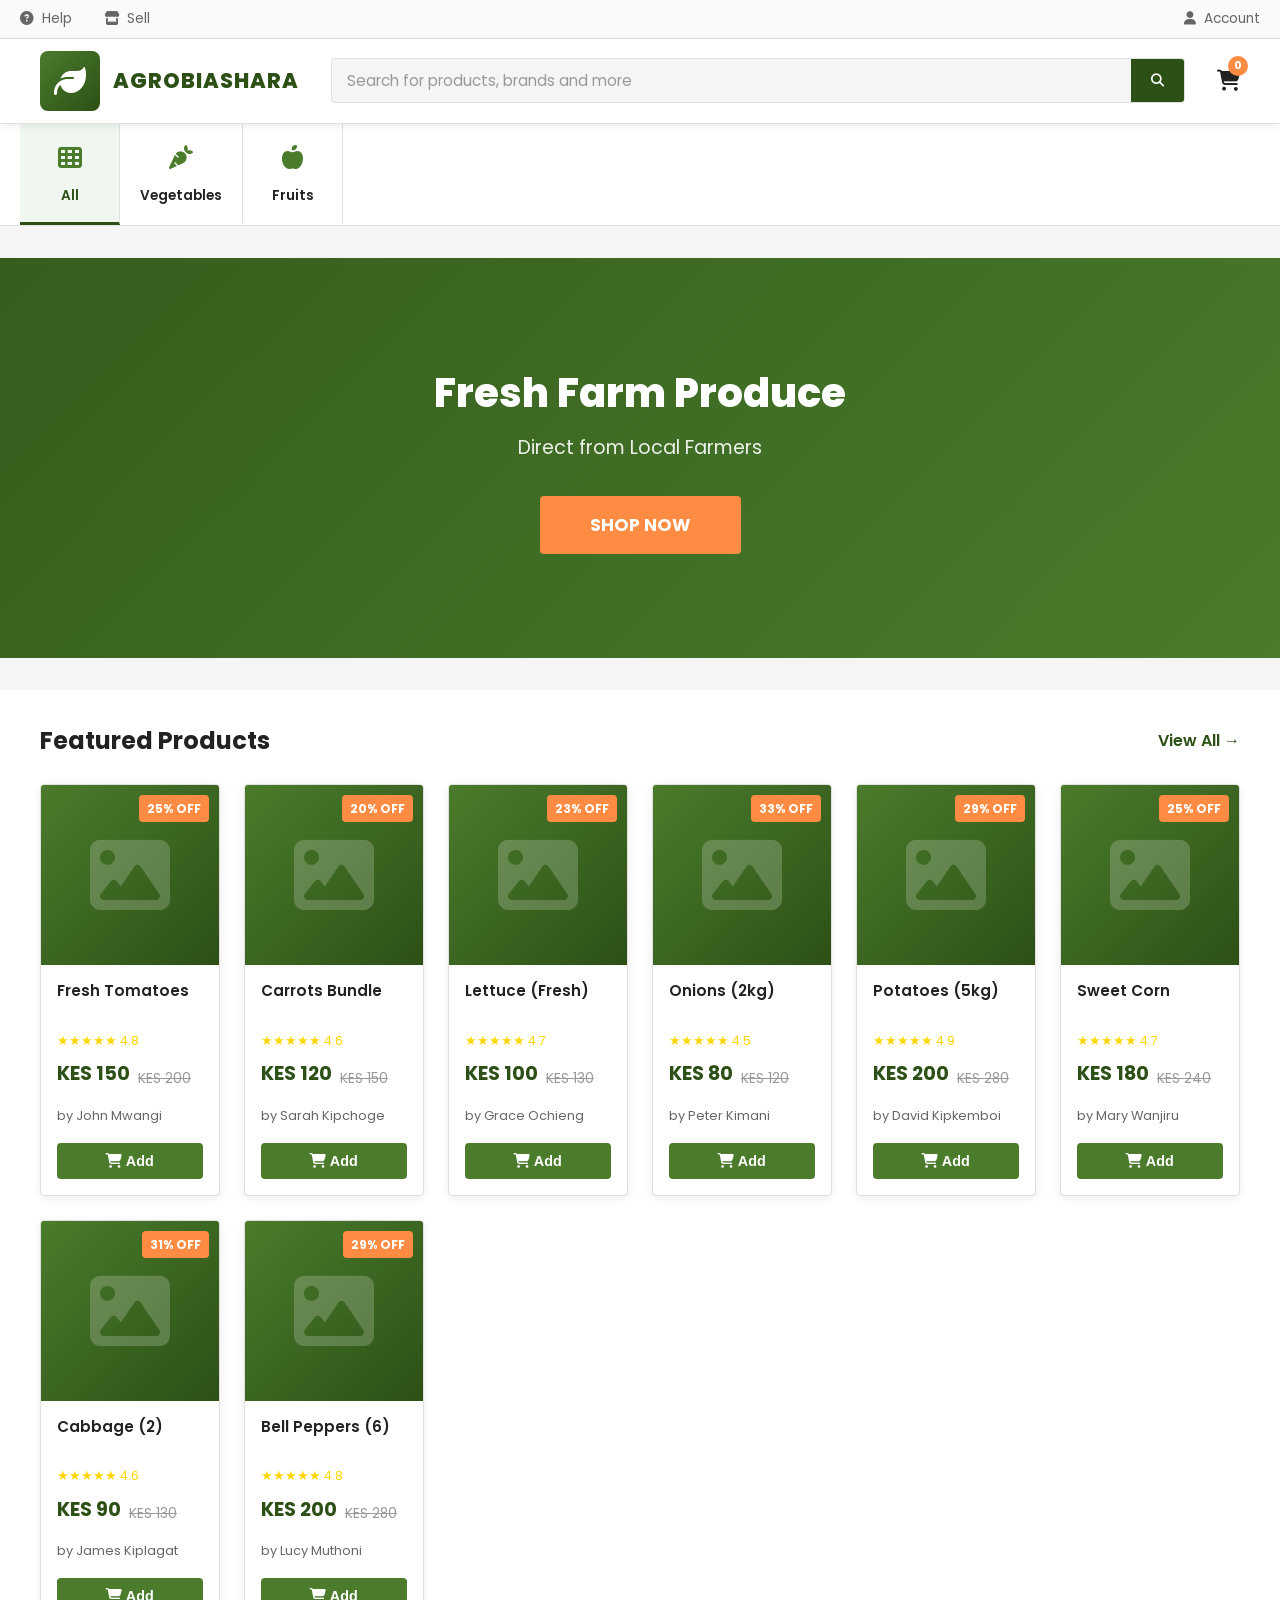
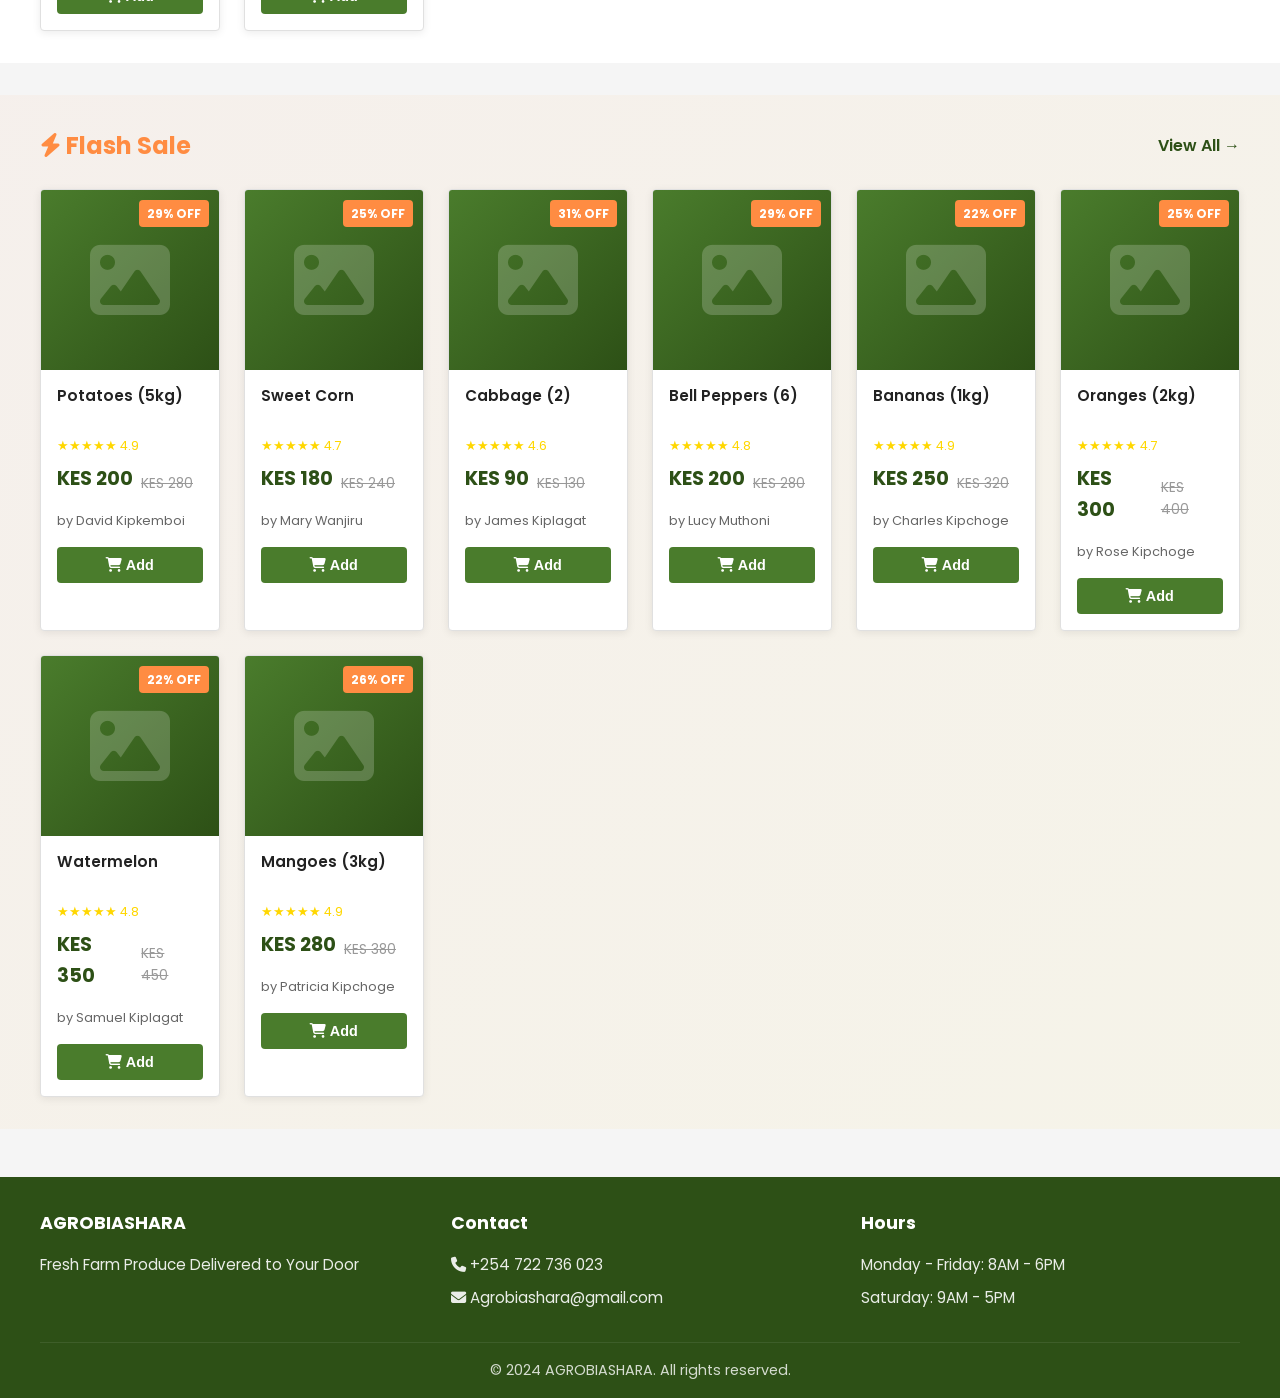
==== index.html @ bb89e8c7 "first commit" ====
<!DOCTYPE html>
<html lang="en">
<head>
    <meta charset="UTF-8">
    <meta name="viewport" content="width=device-width, initial-scale=1.0">
    <title>AGROBIASHARA - Fresh Farm Produce</title>
    <link rel="stylesheet" href="css/style.css">
    <link rel="stylesheet" href="https://cdnjs.cloudflare.com/ajax/libs/font-awesome/6.4.0/css/all.min.css">
    <link href="https://fonts.googleapis.com/css2?family=Poppins:wght@300;400;500;600;700;800&display=swap" rel="stylesheet">
</head>
<body>
    <!-- Top Navigation Bar -->
    <div class="top-nav">
        <div class="container-fluid">
            <div class="nav-left">
                <a href="#help" class="nav-link"><i class="fas fa-question-circle"></i> Help</a>
                <a href="pages/register.html?role=farmer" class="nav-link"><i class="fas fa-store"></i> Sell</a>
            </div>
            <div class="nav-right">
                <a href="pages/login.html" class="nav-link"><i class="fas fa-user"></i> Account</a>
            </div>
        </div>
    </div>

    <!-- Main Header -->
    <header class="main-header">
        <div class="container-fluid">
            <div class="header-content">
                <!-- Logo -->
                <!-- [img src="images/logo.png" alt="AGROBIASHARA Logo" style="width:60px; height:60px; border-radius:8px;"] -->
                <a href="index.html" class="logo">
                    <div class="logo-placeholder">
                        <i class="fas fa-leaf"></i>
                    </div>
                    <span class="logo-text">AGROBIASHARA</span>
                </a>

                <!-- Search Bar -->
                <div class="search-bar">
                    <input type="text" placeholder="Search for products, brands and more" id="searchInput">
                    <button class="search-btn" onclick="searchProducts()" title="Search products"><i class="fas fa-search"></i></button>
                </div>

                <!-- Header Right -->
                <div class="header-right">
                    <a href="pages/cart.html" class="header-icon" title="Shopping Cart">
                        <i class="fas fa-shopping-cart"></i>
                        <span class="cart-badge" id="cartBadge">0</span>
                    </a>
                </div>
            </div>
        </div>
    </header>

    <!-- Categories -->
    <section class="categories">
        <div class="container-fluid">
            <div class="categories-scroll">
                <div class="category-item active" onclick="filterByCategory('all')">
                    <div class="category-icon">
                        <i class="fas fa-th"></i>
                    </div>
                    <span>All</span>
                </div>
                <div class="category-item" onclick="filterByCategory('vegetables')">
                    <div class="category-icon">
                        <i class="fas fa-carrot"></i>
                    </div>
                    <span>Vegetables</span>
                </div>
                <div class="category-item" onclick="filterByCategory('fruits')">
                    <div class="category-icon">
                        <i class="fas fa-apple-alt"></i>
                    </div>
                    <span>Fruits</span>
                </div>
            </div>
        </div>
    </section>

    <!-- Hero Banner -->
    <!-- [img src="images/hero-banner.jpg" alt="Fresh Farm Produce" style="width:100%; height:400px; object-fit:cover;"] -->
    <section class="hero-banner">
        <div class="banner-content">
            <h1>Fresh Farm Produce</h1>
            <p>Direct from Local Farmers</p>
            <a href="pages/products.html" class="btn-shop-now" title="Start shopping">SHOP NOW</a>
        </div>
    </section>

    <!-- Featured Products -->
    <section class="featured-section">
        <div class="container-fluid">
            <div class="section-header">
                <h2>Featured Products</h2>
                <a href="pages/products.html" class="view-all" title="View all products">View All →</a>
            </div>
            <div class="products-container" id="featuredProducts">
                <!-- Products loaded by JavaScript -->
            </div>
        </div>
    </section>

    <!-- Flash Sale -->
    <section class="flash-sale">
        <div class="container-fluid">
            <div class="section-header">
                <h2><i class="fas fa-bolt"></i> Flash Sale</h2>
                <a href="pages/products.html" class="view-all" title="View all flash sales">View All →</a>
            </div>
            <div class="products-container" id="flashSaleProducts">
                <!-- Flash sale products loaded by JavaScript -->
            </div>
        </div>
    </section>

    <!-- Footer -->
    <footer class="footer">
        <div class="container-fluid">
            <div class="footer-content">
                <div class="footer-section">
                    <h4>AGROBIASHARA</h4>
                    <p>Fresh Farm Produce Delivered to Your Door</p>
                </div>
                <div class="footer-section">
                    <h4>Contact</h4>
                    <p><i class="fas fa-phone"></i> +254 722 736 023</p>
                    <p><i class="fas fa-envelope"></i> Agrobiashara@gmail.com</p>
                </div>
                <div class="footer-section">
                    <h4>Hours</h4>
                    <p>Monday - Friday: 8AM - 6PM</p>
                    <p>Saturday: 9AM - 5PM</p>
                </div>
            </div>
            <div class="footer-bottom">
                <p>&copy; 2024 AGROBIASHARA. All rights reserved.</p>
            </div>
        </div>
    </footer>

    <script src="js/main.js"></script>
</body>
</html>
---- css/style.css ----
/* ===== CSS VARIABLES ===== */
:root {
    --primary-green: #2d5016;
    --secondary-green: #4a7c2c;
    --accent-orange: #ff8c42;
    --accent-yellow: #ffd700;
    --dark-text: #222;
    --light-text: #666;
    --border-color: #e0e0e0;
    --shadow: 0 2px 8px rgba(0,0,0,0.08);
    --shadow-lg: 0 4px 16px rgba(0,0,0,0.15);
}

/* ===== GLOBAL STYLES ===== */
* {
    margin: 0;
    padding: 0;
    box-sizing: border-box;
}

html {
    scroll-behavior: smooth;
}

body {
    font-family: 'Poppins', sans-serif;
    color: var(--dark-text);
    line-height: 1.6;
    background: #f5f5f5;
}

.container-fluid {
    max-width: 100%;
    padding: 0 20px;
    margin: 0 auto;
}

/* ===== TOP NAVIGATION ===== */
.top-nav {
    background: #fafafa;
    border-bottom: 1px solid var(--border-color);
    padding: 8px 0;
    font-size: 0.85rem;
}

.top-nav .container-fluid {
    display: flex;
    justify-content: space-between;
    align-items: center;
    max-width: 1400px;
    margin: 0 auto;
}

.nav-left, .nav-right {
    display: flex;
    gap: 2rem;
}

.nav-link {
    color: var(--light-text);
    text-decoration: none;
    transition: color 0.3s;
    display: flex;
    align-items: center;
    gap: 0.5rem;
    cursor: pointer;
}

.nav-link:hover {
    color: var(--primary-green);
}

/* ===== MAIN HEADER ===== */
.main-header {
    background: white;
    border-bottom: 1px solid var(--border-color);
    padding: 12px 0;
    position: sticky;
    top: 0;
    z-index: 100;
    box-shadow: var(--shadow);
}

.header-content {
    display: flex;
    align-items: center;
    gap: 2rem;
    max-width: 1400px;
    margin: 0 auto;
    padding: 0 20px;
}

/* Logo */
.logo {
    display: flex;
    align-items: center;
    gap: 0.8rem;
    flex-shrink: 0;
    text-decoration: none;
    color: var(--primary-green);
    font-weight: 800;
    font-size: 1.3rem;
}

.logo-placeholder {
    width: 60px;
    height: 60px;
    background: linear-gradient(135deg, var(--secondary-green), var(--primary-green));
    border-radius: 8px;
    display: flex;
    align-items: center;
    justify-content: center;
    font-size: 2rem;
    color: white;
}

.logo-text {
    letter-spacing: 1px;
}

/* Search Bar */
.search-bar {
    flex: 1;
    display: flex;
    background: #f5f5f5;
    border-radius: 4px;
    overflow: hidden;
    border: 1px solid var(--border-color);
}

.search-bar input {
    flex: 1;
    border: none;
    background: transparent;
    padding: 10px 15px;
    font-family: 'Poppins', sans-serif;
    font-size: 0.95rem;
    outline: none;
}

.search-bar input::placeholder {
    color: #999;
}

.search-btn {
    background: var(--primary-green);
    color: white;
    border: none;
    padding: 10px 20px;
    cursor: pointer;
    transition: background 0.3s;
    font-weight: 600;
}

.search-btn:hover {
    background: var(--secondary-green);
}

/* Header Right */
.header-right {
    display: flex;
    gap: 1.5rem;
    align-items: center;
}

.header-icon {
    color: var(--dark-text);
    font-size: 1.3rem;
    position: relative;
    text-decoration: none;
    transition: color 0.3s;
    cursor: pointer;
}

.header-icon:hover {
    color: var(--primary-green);
}

.cart-badge {
    position: absolute;
    top: -8px;
    right: -8px;
    background: var(--accent-orange);
    color: white;
    border-radius: 50%;
    width: 20px;
    height: 20px;
    display: flex;
    align-items: center;
    justify-content: center;
    font-size: 0.7rem;
    font-weight: bold;
}

/* ===== HERO BANNER ===== */
.hero-banner {
    background: linear-gradient(135deg, rgba(45,80,22,0.7) 0%, rgba(74,124,44,0.7) 100%), #4a7c2c;
    background-size: cover;
    background-position: center;
    color: white;
    padding: 80px 20px;
    text-align: center;
    margin-bottom: 2rem;
    min-height: 400px;
    display: flex;
    align-items: center;
    justify-content: center;
    /* DIRECTIVE: Set background-image: url('images/hero-banner.jpg') to use custom image */
}

.banner-content h1 {
    font-size: 2.5rem;
    margin-bottom: 0.5rem;
    font-weight: 800;
}

.banner-content p {
    font-size: 1.2rem;
    margin-bottom: 2rem;
    opacity: 0.9;
}

.btn-shop-now {
    display: inline-block;
    background: var(--accent-orange);
    color: white;
    padding: 15px 50px;
    border-radius: 4px;
    text-decoration: none;
    font-weight: 700;
    font-size: 1.1rem;
    transition: all 0.3s;
    border: none;
    cursor: pointer;
}

.btn-shop-now:hover {
    background: #ff7a2a;
    transform: translateY(-2px);
    box-shadow: var(--shadow-lg);
}

/* ===== CATEGORIES ===== */
.categories {
    background: white;
    border-bottom: 1px solid var(--border-color);
    padding: 0;
    margin-bottom: 2rem;
}

.categories-scroll {
    display: flex;
    gap: 0;
    overflow-x: auto;
    padding: 0;
    max-width: 1400px;
    margin: 0 auto;
}

.category-item {
    flex-shrink: 0;
    padding: 15px 20px;
    text-align: center;
    cursor: pointer;
    border-bottom: 3px solid transparent;
    transition: all 0.3s;
    min-width: 100px;
    border-right: 1px solid var(--border-color);
}

.category-item:hover {
    background: #f9f9f9;
    border-bottom-color: var(--primary-green);
}

.category-item.active {
    background: #f0f7f0;
    border-bottom-color: var(--primary-green);
    color: var(--primary-green);
}

.category-icon {
    font-size: 1.5rem;
    margin-bottom: 0.5rem;
    color: var(--secondary-green);
}

.category-item span {
    display: block;
    font-size: 0.85rem;
    font-weight: 600;
}

/* ===== FEATURED SECTION ===== */
.featured-section,
.flash-sale {
    background: white;
    padding: 2rem 20px;
    margin-bottom: 2rem;
    max-width: 1400px;
    margin-left: auto;
    margin-right: auto;
}

.section-header {
    display: flex;
    justify-content: space-between;
    align-items: center;
    margin-bottom: 1.5rem;
}

.section-header h2 {
    font-size: 1.5rem;
    color: var(--dark-text);
}

.view-all {
    color: var(--primary-green);
    text-decoration: none;
    font-weight: 600;
    transition: color 0.3s;
    cursor: pointer;
}

.view-all:hover {
    color: var(--secondary-green);
}

/* ===== PRODUCTS CONTAINER ===== */
.products-container {
    display: grid;
    grid-template-columns: repeat(auto-fill, minmax(180px, 1fr));
    gap: 1.5rem;
}

.product-card {
    background: white;
    border-radius: 4px;
    overflow: hidden;
    box-shadow: var(--shadow);
    transition: all 0.3s;
    cursor: pointer;
    border: 1px solid var(--border-color);
}

.product-card:hover {
    box-shadow: var(--shadow-lg);
    transform: translateY(-3px);
}

.product-image {
    width: 100%;
    height: 180px;
    background: linear-gradient(135deg, var(--secondary-green), var(--primary-green));
    display: flex;
    align-items: center;
    justify-content: center;
    font-size: 80px;
    color: rgba(255,255,255,0.2);
    position: relative;
    overflow: hidden;
    /* [img src="images/product-{id}.jpg" alt="Product" style="width:100%; height:100%; object-fit:cover;"] */
}

.product-image img {
    width: 100%;
    height: 100%;
    object-fit: cover;
}

.product-badge {
    position: absolute;
    top: 10px;
    right: 10px;
    background: var(--accent-orange);
    color: white;
    padding: 4px 8px;
    border-radius: 4px;
    font-size: 0.75rem;
    font-weight: bold;
}

.product-info {
    padding: 1rem;
}

.product-name {
    font-weight: 600;
    color: var(--dark-text);
    margin-bottom: 0.5rem;
    font-size: 0.95rem;
    line-height: 1.3;
    min-height: 2.6rem;
}

.product-rating {
    color: var(--accent-yellow);
    font-size: 0.8rem;
    margin-bottom: 0.5rem;
}

.product-price {
    font-size: 1.2rem;
    color: var(--primary-green);
    font-weight: 700;
    margin-bottom: 0.5rem;
}

.product-original-price {
    font-size: 0.85rem;
    color: #999;
    text-decoration: line-through;
    margin-right: 0.5rem;
}

.product-discount {
    font-size: 0.85rem;
    color: var(--accent-orange);
    font-weight: 600;
}

.product-farmer {
    font-size: 0.8rem;
    color: var(--light-text);
    margin-bottom: 1rem;
}

.add-to-cart-btn {
    width: 100%;
    padding: 10px;
    background: var(--secondary-green);
    color: white;
    border: none;
    border-radius: 4px;
    cursor: pointer;
    font-weight: 600;
    transition: background 0.3s;
    font-size: 0.9rem;
}

.add-to-cart-btn:hover {
    background: var(--primary-green);
}

/* ===== FLASH SALE ===== */
.flash-sale {
    background: linear-gradient(135deg, rgba(255,140,66,0.05) 0%, rgba(255,215,0,0.05) 100%);
}

.flash-sale .section-header h2 {
    color: var(--accent-orange);
}

/* ===== FOOTER ===== */
.footer {
    background: var(--primary-green);
    color: white;
    padding: 2rem 20px 1rem;
    margin-top: 3rem;
}

.footer-content {
    display: grid;
    grid-template-columns: repeat(auto-fit, minmax(250px, 1fr));
    gap: 2rem;
    max-width: 1400px;
    margin: 0 auto;
    margin-bottom: 1.5rem;
}

.footer-section h4 {
    margin-bottom: 1rem;
    font-size: 1.1rem;
}

.footer-section p {
    margin-bottom: 0.5rem;
    opacity: 0.9;
    font-size: 0.95rem;
}

.footer-bottom {
    text-align: center;
    padding-top: 1rem;
    border-top: 1px solid rgba(255,255,255,0.1);
    opacity: 0.8;
    font-size: 0.9rem;
    max-width: 1400px;
    margin: 0 auto;
}

/* ===== FORM STYLES ===== */
.form-container {
    max-width: 500px;
    margin: 40px auto;
    padding: 2rem;
    background: white;
    border-radius: 4px;
    box-shadow: var(--shadow);
}

.form-group {
    margin-bottom: 1.5rem;
}

.form-group label {
    display: block;
    margin-bottom: 0.5rem;
    color: var(--dark-text);
    font-weight: 600;
    font-size: 0.95rem;
}

.form-group input,
.form-group select,
.form-group textarea {
    width: 100%;
    padding: 12px;
    border: 1px solid var(--border-color);
    border-radius: 4px;
    font-family: 'Poppins', sans-serif;
    font-size: 1rem;
}

.form-group input:focus,
.form-group select:focus,
.form-group textarea:focus {
    outline: none;
    border-color: var(--primary-green);
    box-shadow: 0 0 0 3px rgba(45,80,22,0.1);
}

.form-submit {
    width: 100%;
    padding: 12px;
    background: var(--primary-green);
    color: white;
    border: none;
    border-radius: 4px;
    font-weight: 600;
    cursor: pointer;
    font-size: 1rem;
    transition: background 0.3s;
}

.form-submit:hover {
    background: var(--secondary-green);
}

/* ===== CART TABLE ===== */
.cart-table {
    width: 100%;
    border-collapse: collapse;
    background: white;
    border-radius: 4px;
    overflow: hidden;
    box-shadow: var(--shadow);
}

.cart-table th {
    background: var(--primary-green);
    color: white;
    padding: 1rem;
    text-align: left;
    font-weight: 600;
}

.cart-table td {
    padding: 1rem;
    border-bottom: 1px solid var(--border-color);
}

.cart-table tr:hover {
    background: #f9f9f9;
}

.quantity-input {
    width: 60px;
    padding: 8px;
    border: 1px solid var(--border-color);
    border-radius: 4px;
}

.remove-btn {
    background: #ff6b6b;
    color: white;
    border: none;
    padding: 8px 12px;
    border-radius: 4px;
    cursor: pointer;
    transition: background 0.3s;
}

.remove-btn:hover {
    background: #ff5252;
}

.cart-summary {
    background: white;
    padding: 1.5rem;
    border-radius: 4px;
    box-shadow: var(--shadow);
}

.summary-item {
    display: flex;
    justify-content: space-between;
    margin-bottom: 1rem;
    padding-bottom: 1rem;
    border-bottom: 1px solid var(--border-color);
}

.summary-item.total {
    font-weight: 700;
    font-size: 1.2rem;
    color: var(--primary-green);
    border-bottom: none;
}

/* ===== ALERTS ===== */
.alert {
    padding: 1rem;
    border-radius: 4px;
    margin-bottom: 1rem;
}

.alert-success {
    background: #d4edda;
    color: #155724;
    border: 1px solid #c3e6cb;
}

.alert-error {
    background: #f8d7da;
    color: #721c24;
    border: 1px solid #f5c6cb;
}

/* ===== RESPONSIVE ===== */
@media (max-width: 768px) {
    .header-content {
        flex-wrap: wrap;
        gap: 1rem;
    }

    .logo {
        order: 1;
    }

    .search-bar {
        order: 3;
        flex-basis: 100%;
    }

    .header-right {
        order: 2;
    }

    .banner-content h1 {
        font-size: 1.8rem;
    }

    .products-container {
        grid-template-columns: repeat(auto-fill, minmax(150px, 1fr));
        gap: 1rem;
    }

    .nav-left, .nav-right {
        gap: 1rem;
        font-size: 0.75rem;
    }

    .section-header {
        flex-direction: column;
        align-items: flex-start;
        gap: 1rem;
    }
}

@media (max-width: 480px) {
    .top-nav {
        display: none;
    }

    .header-content {
        padding: 0 10px;
    }

    .logo-placeholder {
        width: 45px;
        height: 45px;
        font-size: 1.5rem;
    }

    .search-bar input {
        font-size: 0.85rem;
    }

    .banner-content h1 {
        font-size: 1.5rem;
    }

    .products-container {
        grid-template-columns: repeat(2, 1fr);
        gap: 0.8rem;
    }

    .product-image {
        height: 140px;
        font-size: 60px;
    }

    .product-name {
        font-size: 0.85rem;
    }

    .product-price {
        font-size: 1rem;
    }
}
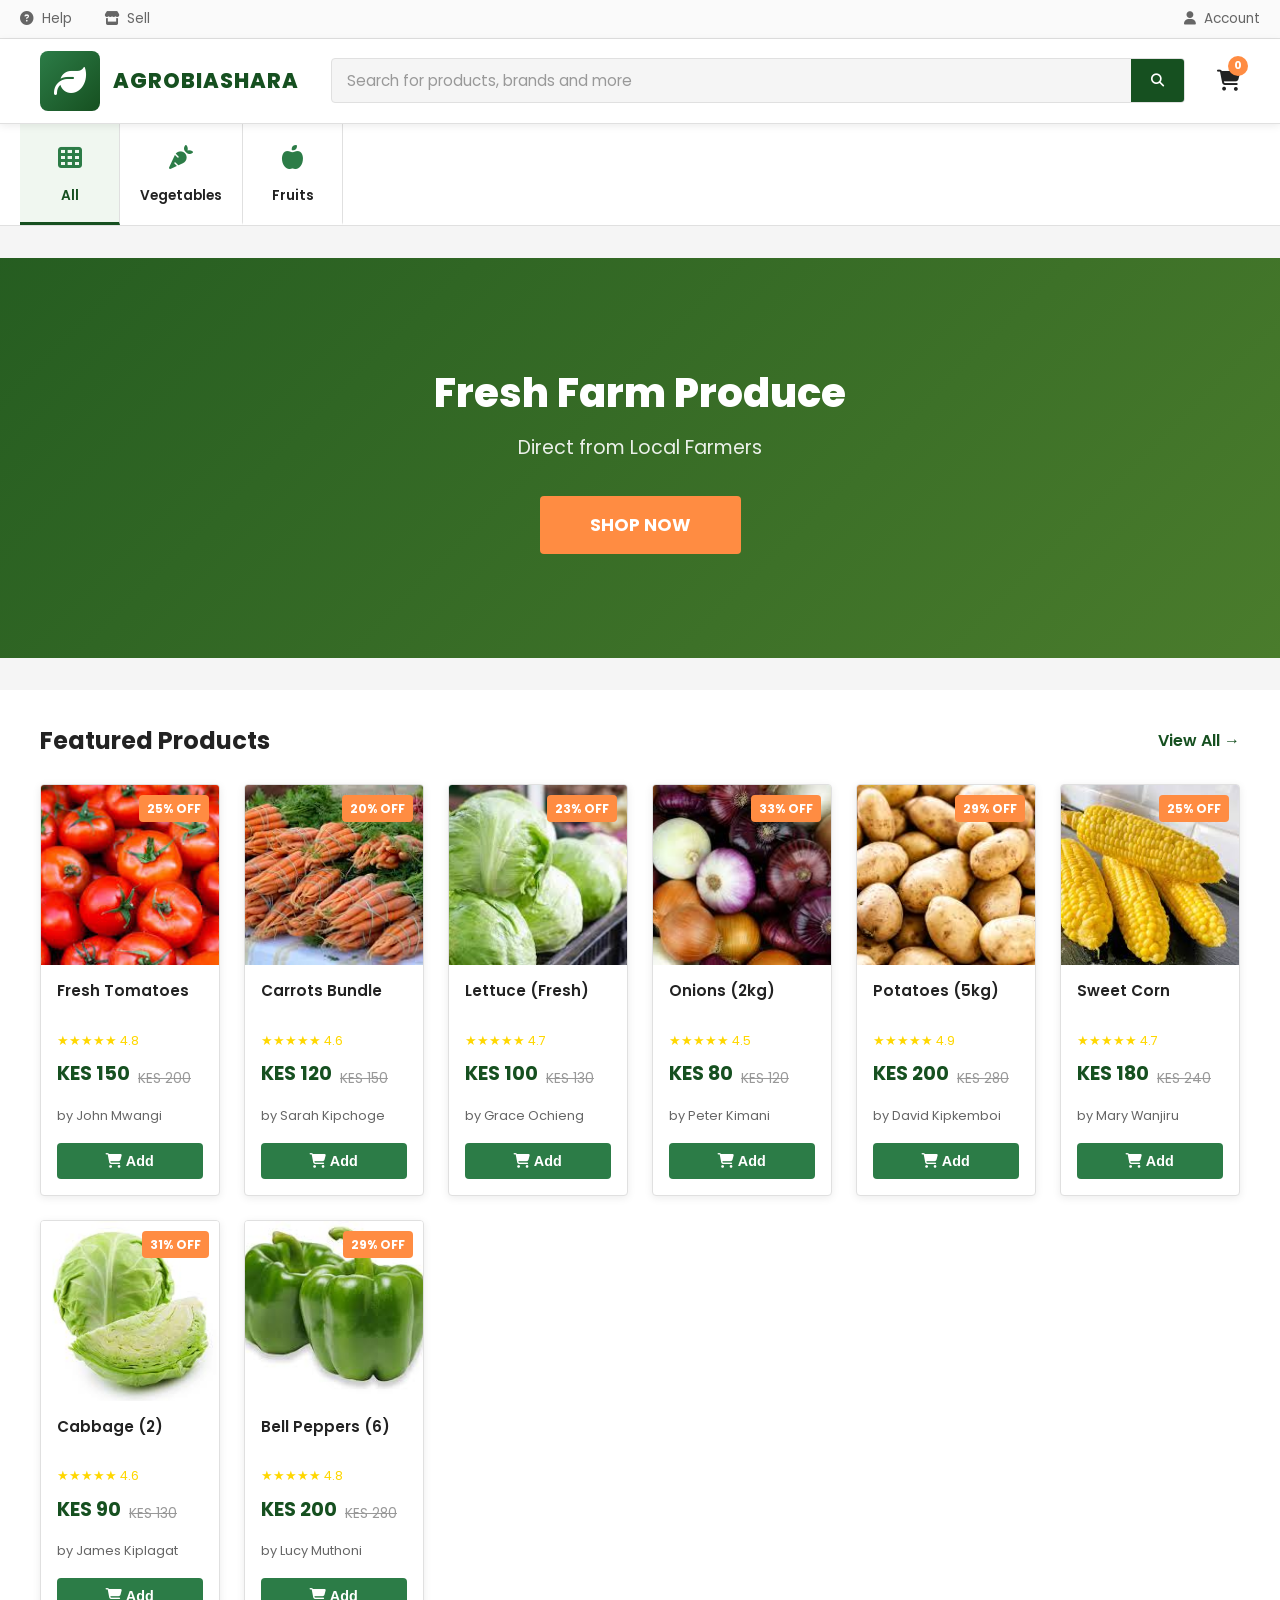
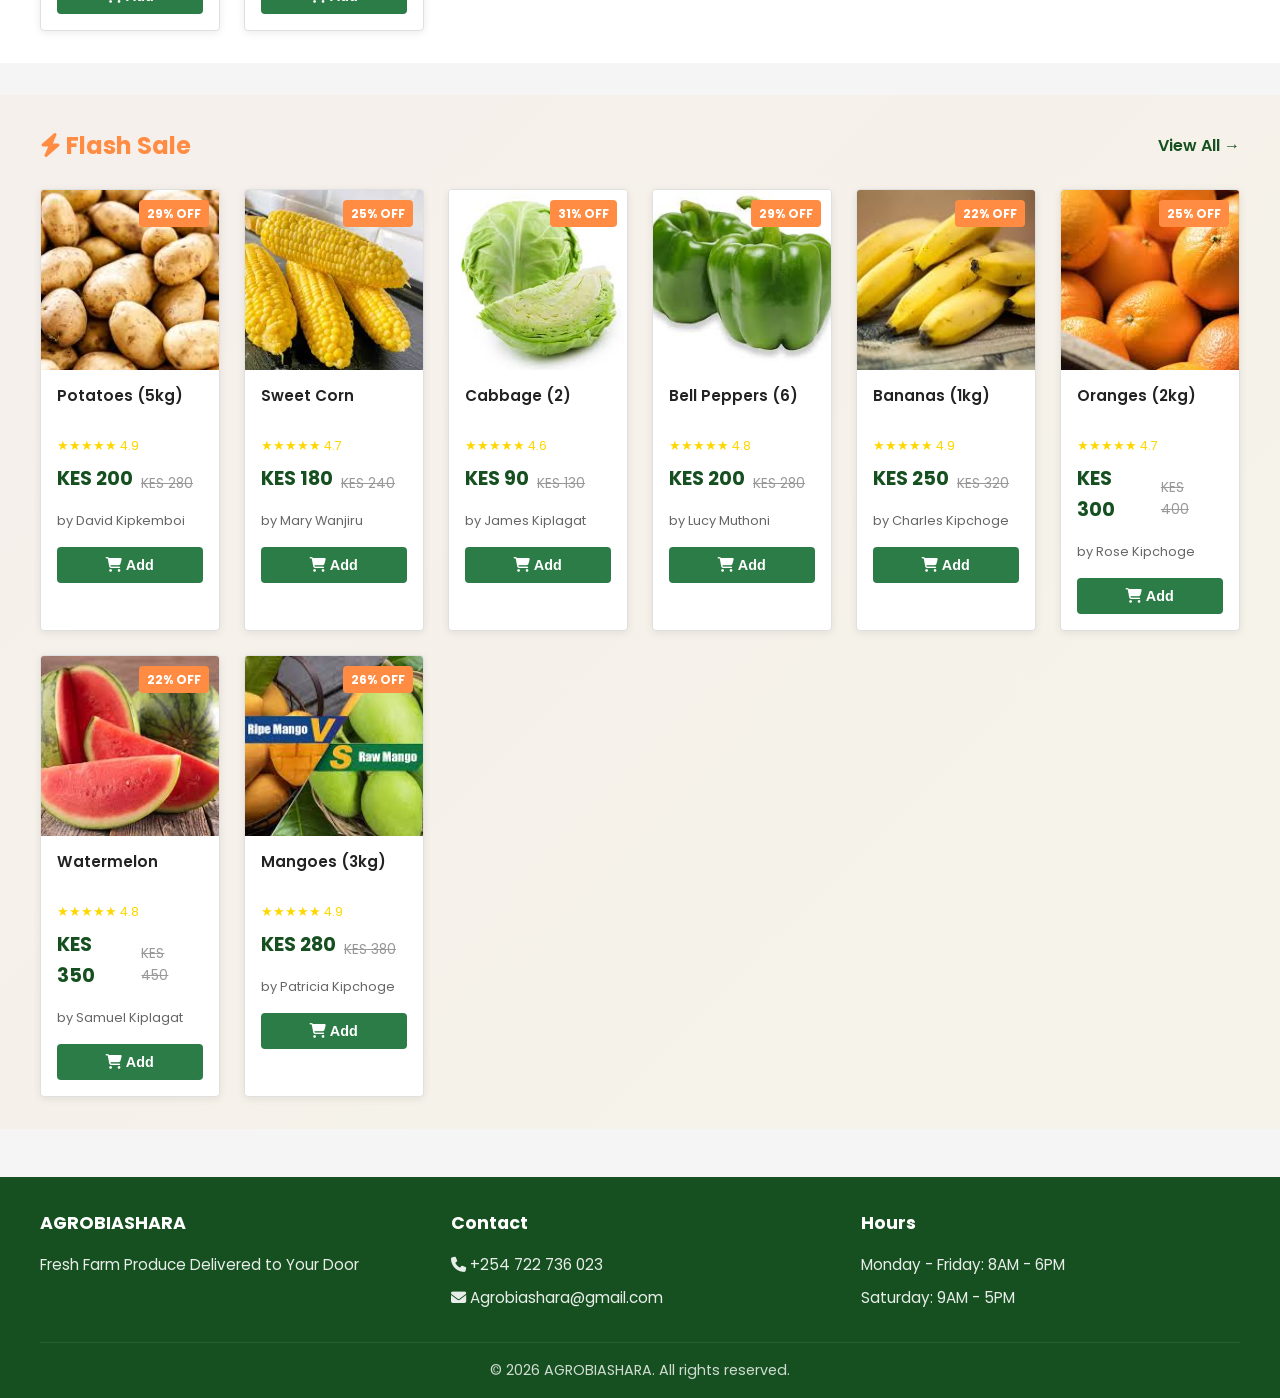
==== commit 19f510ab: "added images" ====
--- a/index.html
+++ b/index.html
@@ -134,7 +134,7 @@
                 </div>
             </div>
             <div class="footer-bottom">
-                <p>&copy; 2024 AGROBIASHARA. All rights reserved.</p>
+                <p>&copy; 2026 AGROBIASHARA. All rights reserved.</p>
             </div>
         </div>
     </footer>
--- a/css/style.css
+++ b/css/style.css
@@ -1,7 +1,7 @@
 /* ===== CSS VARIABLES ===== */
 :root {
-    --primary-green: #2d5016;
-    --secondary-green: #4a7c2c;
+    --primary-green: #165020;
+    --secondary-green: #2c7c47;
     --accent-orange: #ff8c42;
     --accent-yellow: #ffd700;
     --dark-text: #222;
@@ -194,7 +194,7 @@
 
 /* ===== HERO BANNER ===== */
 .hero-banner {
-    background: linear-gradient(135deg, rgba(45,80,22,0.7) 0%, rgba(74,124,44,0.7) 100%), #4a7c2c;
+    background: linear-gradient(135deg, rgba(22, 80, 28, 0.7) 0%, rgba(74,124,44,0.7) 100%), #4a7c2c;
     background-size: cover;
     background-position: center;
     color: white;
